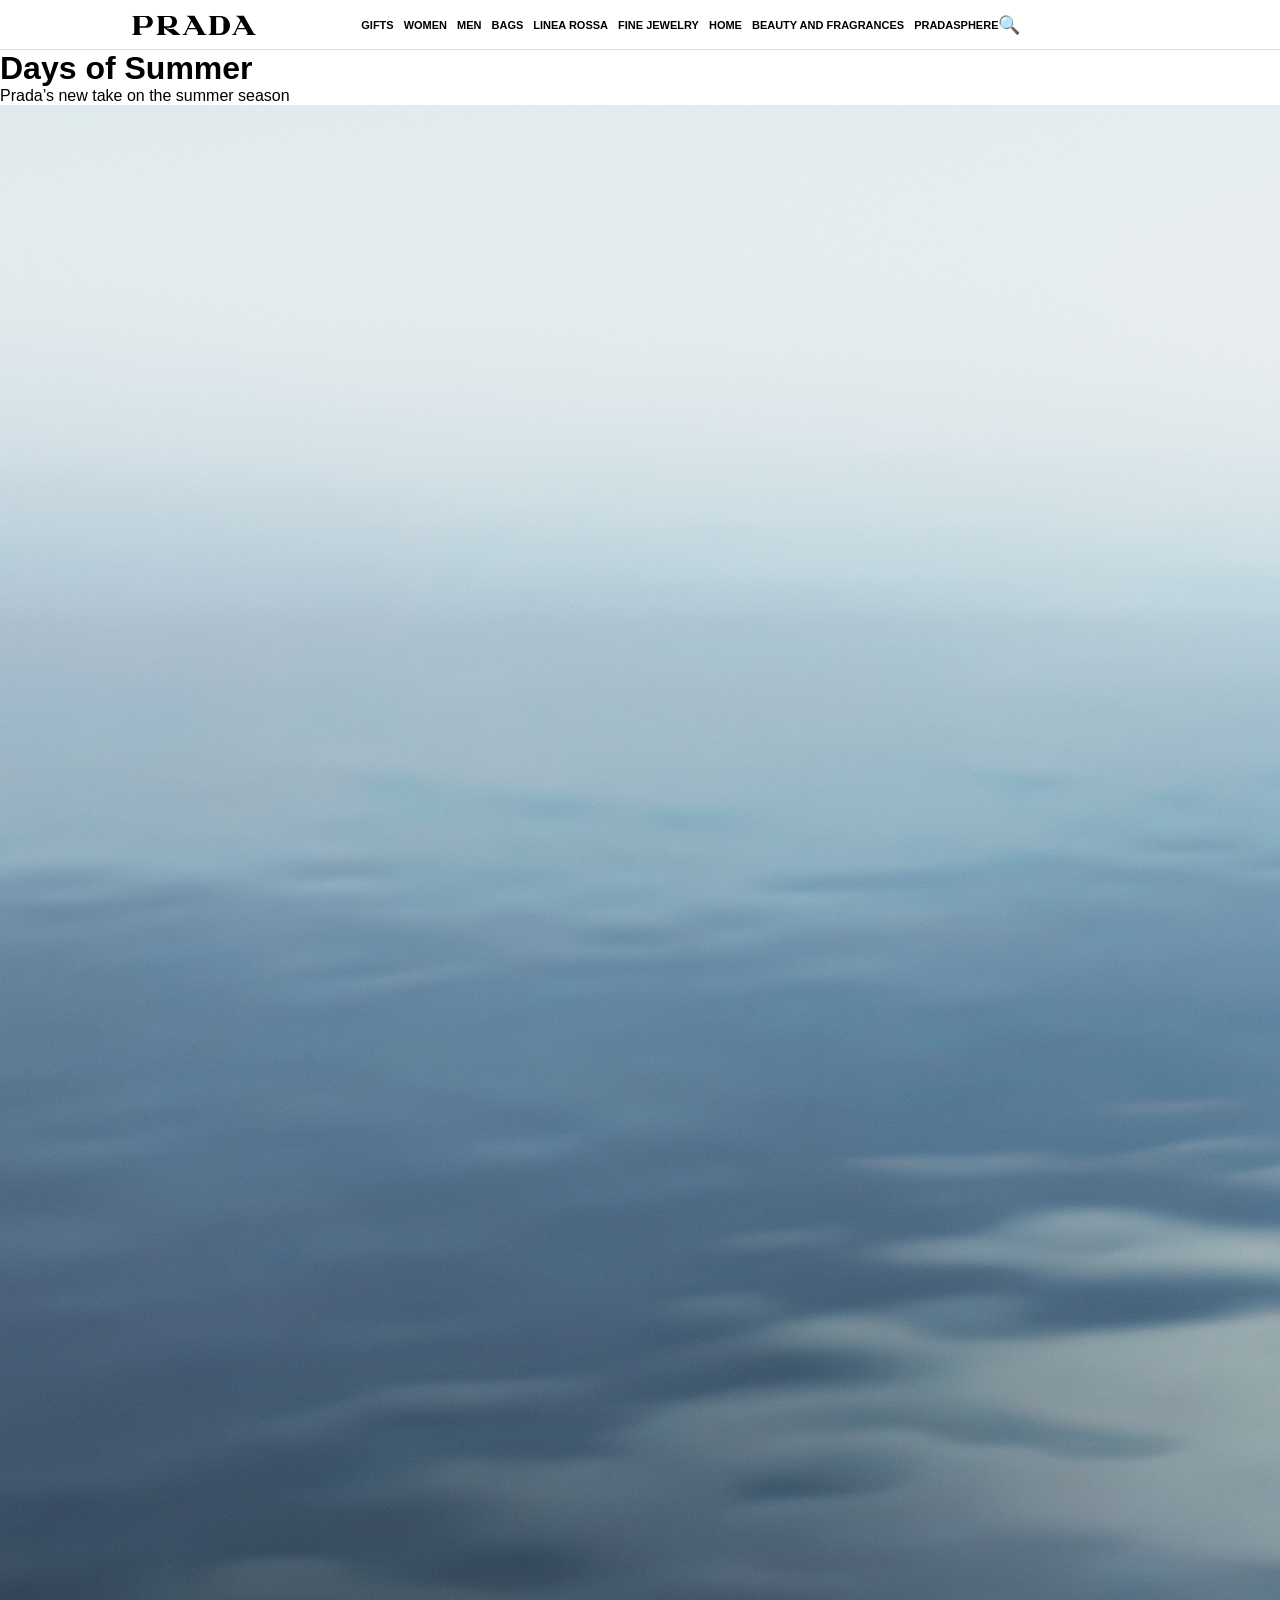
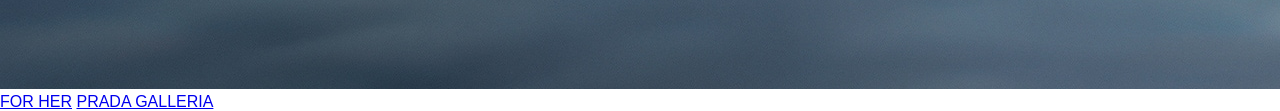
==== prada.html @ 8fe6f2e6 "made changes to the home page" ====
<!DOCTYPE html>
<html lang="en">
<head>
  <meta charset="UTF-8">
  <meta name="viewport" content="width=device-width, initial-scale=1">
  <title>Prada - Days of Summer</title>
  <link rel="stylesheet" href="style.css">
</head>
<body>

 <header class="navbar">
  <img src="public/images/prada-cropped.svg" alt="">
  <ul class="nav-links">
    <li>GIFTS</li>
    <li>WOMEN</li>
    <li>MEN</li>
    <li>BAGS</li>
    <li>LINEA ROSSA</li>
    <li>FINE JEWELRY</li>
    <li>HOME</li>
    <li>BEAUTY AND FRAGRANCES</li>
    <li>PRADASPHERE</li>
  </ul>
    <div class="search-icon">
      <span>🔍</span>
    </div>
</header>



<div>
    <h1>Days of Summer</h1>
    <p>Prada’s new take on the summer season</p>
    <img src="public/images/banner_DT.jpg" alt="">
    <div class="hero-links">
        <a href="#">FOR HER</a>
        <a href="#">PRADA GALLERIA</a>
    </div>
</div>
</body>
</html>
---- style.css ----
* {
  margin: 0;
  padding: 0;
  box-sizing: border-box;
}
/* locally downloaded fonts below ,  dont change  */
@font-face {
  font-family: 'GT-Super-Text';
  src: url("/public/fonts/GT-Super-Text-Book.eot");
  src: url("/public/fonts/GT-Super-Text-Book.eot?#iefix") format("embedded-opentype"), url("/public/fonts/GT-Super-Text-Book.woff") format("woff"), url("/public/fonts/GT-Super-Text-Book.woff2") format("woff2"), url("/public/fonts/GT-Super-Text-Book.ttf") format("truetype");
  font-weight: normal;
  font-style: normal; }

@font-face {
  font-family: 'GT-America';
  src: url("/public/fonts/GT-America-Standard-Regular.eot");
  src: url("/public/fonts/GT-America-Standard-Regular.eot?#iefix") format("embedded-opentype"), url("/public/fonts/GT-America-Standard-Regular.woff") format("woff"), url("/public/fonts/GT-America-Standard-Regular.woff2") format("woff2"), url("/public/fonts/GT-America-Standard-Regular.ttf") format("truetype");
  font-weight: normal;
  font-style: normal; }

@font-face {
  font-family: 'GT-America';
  src: url("/public/fonts/GT-America-Standard-Regular-Italic.eot");
  src: url("/public/fonts/GT-America-Standard-Regular-Italic.eot?#iefix") format("embedded-opentype"), url("/public/fonts/GT-America-Standard-Regular-Italic.woff") format("woff"), url("/public/fonts/GT-America-Standard-Regular-Italic.woff2") format("woff2"), url("/public/fonts/GT-America-Standard-Regular-Italic.ttf") format("truetype");
  font-weight: normal;
  font-style: italic; }

@font-face {
  font-family: 'GT-America';
  src: url("/public/fonts/GT-America-Standard-Bold.eot");
  src: url("/public/fonts/GT-America-Standard-Bold.eot?#iefix") format("embedded-opentype"), url("/public/fonts/GT-America-Standard-Bold.woff") format("woff"), url("/public/fonts/GT-America-Standard-Bold.woff2") format("woff2"), url("/public/fonts/GT-America-Standard-Bold.ttf") format("truetype");
  font-weight: bold;
  font-style: normal; }

@font-face {
  font-family: 'GT-America';
  src: url("/public/fonts/GT-America-Standard-Bold-Italic.eot");
  src: url("/public/fonts/GT-America-Standard-Bold-Italic.eot?#iefix") format("embedded-opentype"), url("/public/fonts/GT-America-Standard-Bold-Italic.woff") format("woff"), url("/public/fonts/GT-America-Standard-Bold-Italic.woff2") format("woff2"), url("/public/fonts/GT-America-Standard-Bold-Italic.ttf") format("truetype");
  font-weight: bold;
  font-style: italic; }





/* PRADA logo image */
.navbar img {
  height: 27px; /* Adjust logo height */
  margin-right: 100px;
  margin-left: 86px; /* Space between logo and links */
}
body {
  font-family: "GT-America", "Helvetica", Helvetica, system, Arial, sans-serif;
  color: #000;
  background-color: #fff;
}

.navbar {
  display: flex;
  align-items: center;
  padding: 20px 40px;
  border-bottom: 1px solid #ddd;
   height: 50px;
}


.nav-links {
  display: flex;
  gap: 10px;
  list-style: none;
  font-size: 11px;
  font-weight: bold;
  padding: 0;
  margin: 0;
  cursor: pointer;
}


.search-icon {
      margin-right: auto;
      cursor: pointer;
      font-size: 18px;
    }
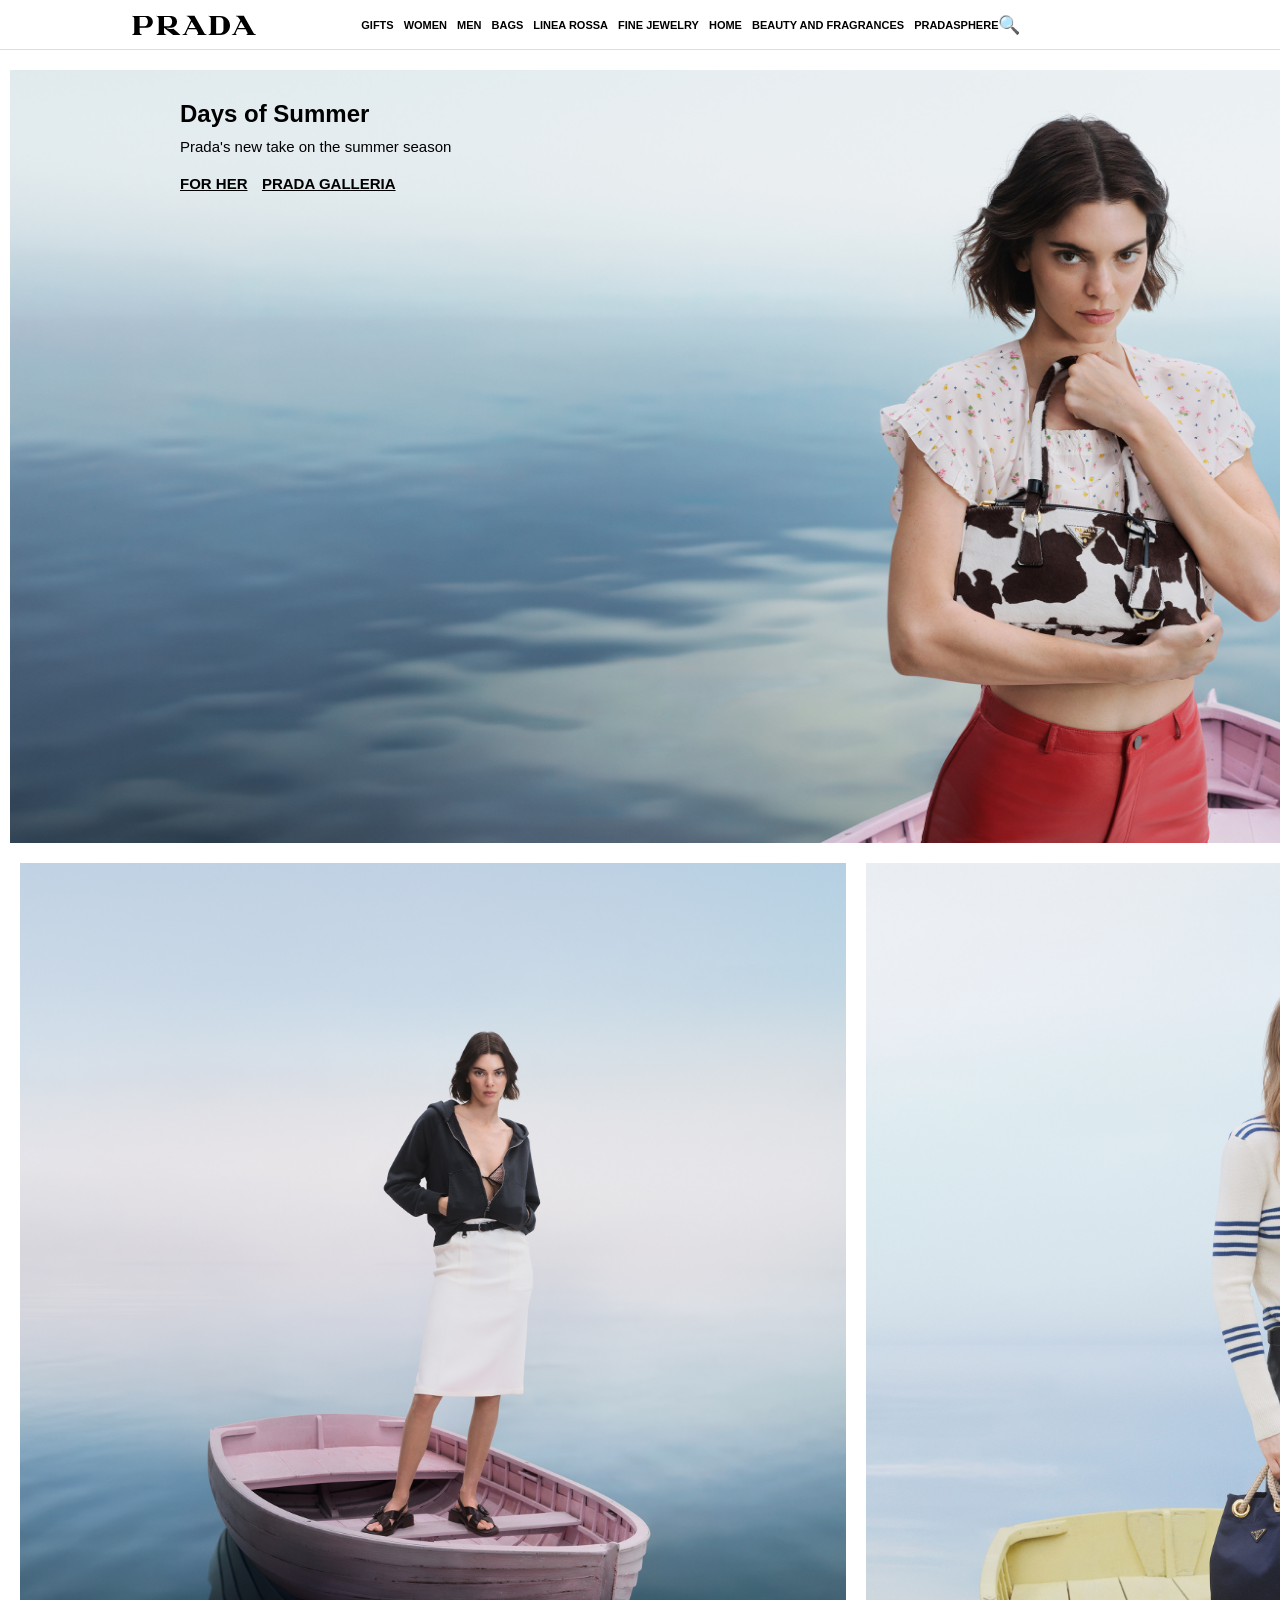
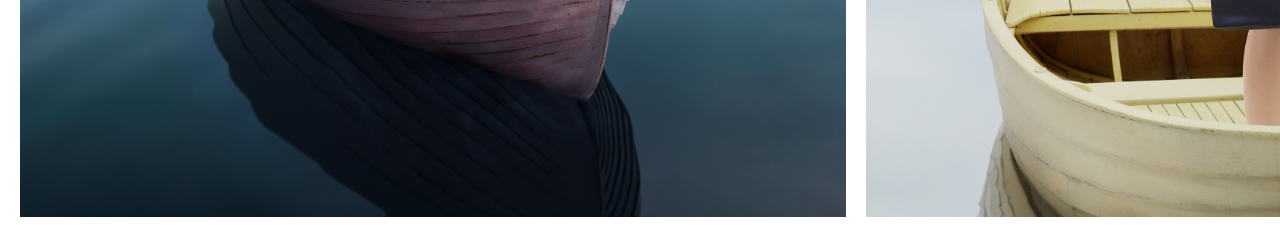
==== commit 062c984f: "made changes" ====
--- a/prada.html
+++ b/prada.html
@@ -1,4 +1,3 @@
-<!DOCTYPE html>
 <html lang="en">
 <head>
   <meta charset="UTF-8">
@@ -7,35 +6,44 @@
   <link rel="stylesheet" href="style.css">
 </head>
 <body>
-
- <header class="navbar">
-  <img src="public/images/prada-cropped.svg" alt="">
-  <ul class="nav-links">
-    <li>GIFTS</li>
-    <li>WOMEN</li>
-    <li>MEN</li>
-    <li>BAGS</li>
-    <li>LINEA ROSSA</li>
-    <li>FINE JEWELRY</li>
-    <li>HOME</li>
-    <li>BEAUTY AND FRAGRANCES</li>
-    <li>PRADASPHERE</li>
-  </ul>
+  <header class="navbar">
+    <img src="public/images/prada-cropped.svg" alt="Prada">
+    <ul class="nav-links">
+      <li>GIFTS</li>
+      <li>WOMEN</li>
+      <li>MEN</li>
+      <li>BAGS</li>
+      <li>LINEA ROSSA</li>
+      <li>FINE JEWELRY</li>
+      <li>HOME</li>
+      <li>BEAUTY AND FRAGRANCES</li>
+      <li>PRADASPHERE</li>
+    </ul>
     <div class="search-icon">
       <span>🔍</span>
     </div>
-</header>
+    <button class="mobile-menu-btn">☰</button>
+  </header>
+<div class="all">
+  <div class="hero-one">
+    <img src="public/images/banner_DT.jpg" alt="Days of Summer">
+    <div class="text-one">
+      <h2>Days of Summer</h2>
+      <p>Prada's new take on the summer season</p>
+      <a href="#">FOR HER</a>
+      <a href="#">PRADA GALLERIA</a>
+    </div>    
+  </div>
 
+  <div class="hero-two">
+    <div class="cards">
+      <img src="public/images/Card_1_DT.jpg" alt="">
+    </div>
+    <div class="cards">
+      <img src="public/images/Card_2_DT.jpg" alt="">
+    </div>
+  </div>
+</div>
 
-
-<div>
-    <h1>Days of Summer</h1>
-    <p>Prada’s new take on the summer season</p>
-    <img src="public/images/banner_DT.jpg" alt="">
-    <div class="hero-links">
-        <a href="#">FOR HER</a>
-        <a href="#">PRADA GALLERIA</a>
-    </div>
-</div>
 </body>
-</html>
+</html>
--- a/style.css
+++ b/style.css
@@ -39,10 +39,6 @@
   font-weight: bold;
   font-style: italic; }
 
-
-
-
-
 /* PRADA logo image */
 .navbar img {
   height: 27px; /* Adjust logo height */
@@ -74,10 +70,80 @@
   margin: 0;
   cursor: pointer;
 }
+.all{
+  padding: 10px;
+}
+.hero-one {
+  display: flex;
+  position: relative;
+}
+    
+   .hero-one img {
+  /* display: block; */
+  max-width: 1640px;
+  height: auto;
+  margin: 10px auto;
+  flex: 1 1 auto;
+}
 
+    .text-one {
+      position: absolute;
+      top: 40px;
+      left: 170px;
+    }
+    
+    .text-one h2 {
+      font-size: 24px;
+      margin-bottom: 10px;
+    }
+    
+    .text-one p {
+      font-size: 15px;
+      margin-bottom: 20px;
+    }
+    
+    .text-one a {
+      display: inline-block;
+      background: transparent;
+      color: #000;
+      text-decoration:underline;
+      font-size: 15px;
+      font-weight: bold;
+      margin-right: 10px;
+    }
 
+.hero-two{
+  display: flex;
+}
+.cards img{
+  flex: 1;
+  max-width: 846px;
+  padding: 10px;
+}
 .search-icon {
       margin-right: auto;
       cursor: pointer;
       font-size: 18px;
-    }+    }
+
+/* Mobile menu button */
+.mobile-menu-btn {
+  display: none; /* Hidden on larger screens */
+}
+@media screen and (max-width: 480px) {
+  .navbar {
+    padding: 15px;
+    height: 45px;
+  }
+  .mobile-menu-btn {
+  display:block /* Hidden on larger screens */
+}
+  .text-one {
+    top: 20px;
+    left: 20px;
+  }
+  
+  .text-one h2 {
+    font-size: 20px;
+  }
+}
